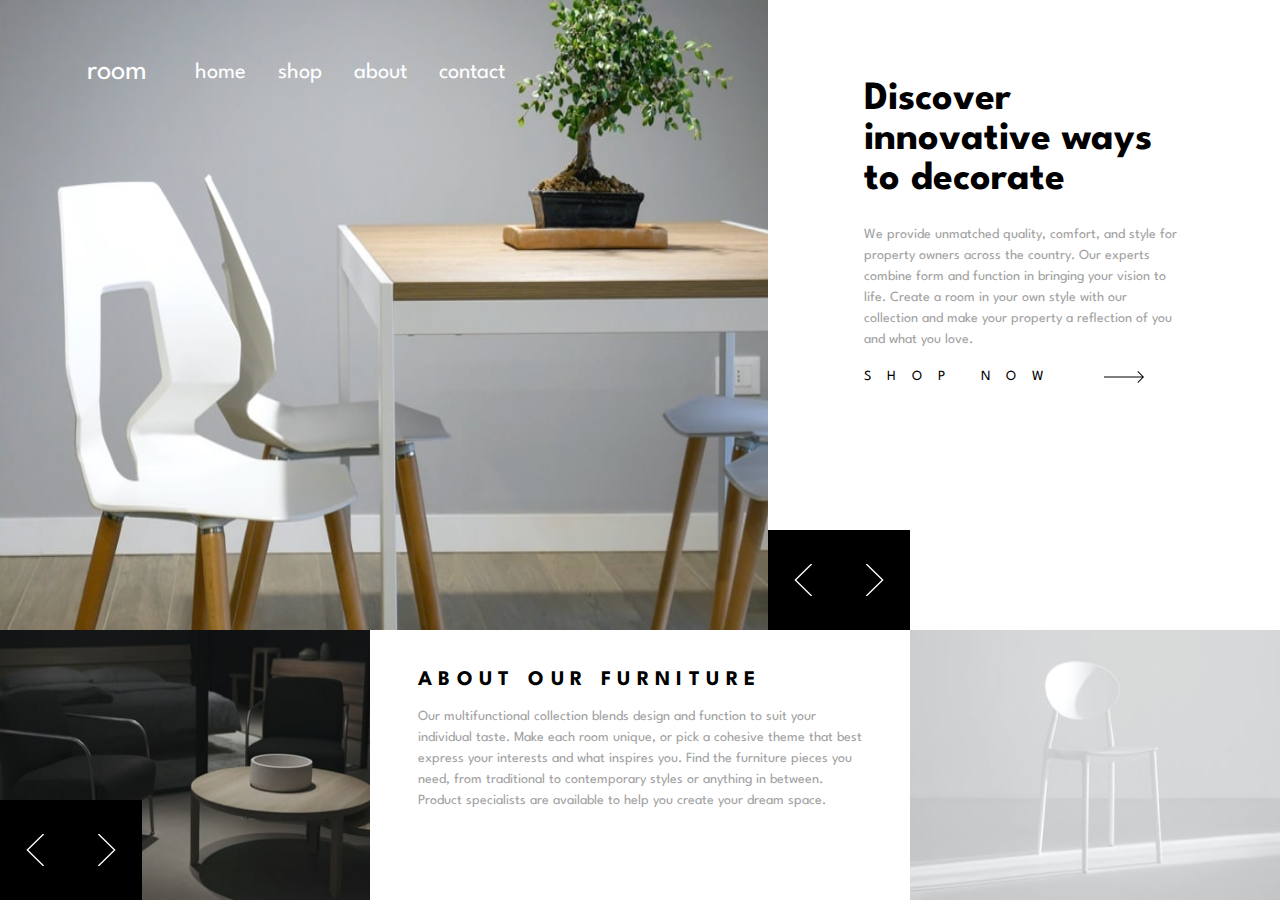
==== index.html @ 14381032 "first commit" ====
<!DOCTYPE html>
<html lang="en">
<head>
  <meta charset="UTF-8">
  <meta name="viewport" content="width=device-width, initial-scale=1.0"> 
  <link rel="icon" type="image/png" sizes="32x32" href="./images/favicon-32x32.png">
  <title>Frontend Mentor | Room homepage</title>
 <link rel="stylesheet" href="./styles/style.css">
</head>
<body>
  <div class="page">
    <div class="top-page-part">
      <div class="left-side-top">
        <div class="top-menu">
          <div class="logo">room</div>
          <div class="top-menu-buttons-div">
            <div class="top-menu-buttons one">home</div>
            <div class="top-menu-buttons two">shop</div>
            <div class="top-menu-buttons three">about</div>
            <div class="top-menu-buttons four">contact</div>
          </div>
        </div>
        <div class="buttons">
          <div class="prev-button">
            <div class="arrow-left">

            </div>
          </div>
          <div class="next-button">
            <div class="arrow-right">

            </div>
          </div>
      </div>
      </div>
      <div class="right-side-top">
        <div class="text-and-header">
          <h1 class="header">Discover innovative ways to decorate</h1>
          <p class="text-right-side-top">We provide unmatched quality, comfort, and style for property owners across the country. 
            Our experts combine form and function in bringing your vision to life. Create a room in your 
            own style with our collection and make your property a reflection of you and what you love.
          </p>
          <a class="link-to-shop" href="#" target="_blank">SHOP NOW<img id="arrow-link" src="./images/icon-arrow.svg" alt=""></a>
        </div>
        <div class="buttons1">
          <div class="prev-button">
            <div class="arrow-left">

            </div>
          </div>
          <div class="next-button">
            <div class="arrow-right">

            </div>
          </div>
        </div>
      </div>
    </div>

    <div class="bottom-page-part">
      <div class="left-div-img"></div>
      <div class="middle">
        <div class="text-bottom-page">
          <h2 class="header-2">About our furniture</h2>
          <p class="text-bottom-page-part">Our multifunctional collection blends design and function to suit your individual taste.
            Make each room unique, or pick a cohesive theme that best express your interests and what
            inspires you. Find the furniture pieces you need, from traditional to contemporary styles
            or anything in between. Product specialists are available to help you create your dream space.
            </p>
        </div>
      </div>
      <div class="right-div-img"></div>
      <!-- <div class="attribution">
        Challenge by <a href="https://www.frontendmentor.io?ref=challenge" target="_blank">Frontend Mentor</a>. 
        Coded by <a href="#">Your Name Here</a>.
      </div> -->
    </div>
  </div>
  <script src="./app/app.js"></script>
</body>
</html>
---- styles/style.css ----
@import url('https://fonts.googleapis.com/css2?family=League+Spartan:wght@500;600;700&display=swap');

:root {
    --dark-gray: hsl(0, 0%, 63%);
    --black: hsl(0, 0%, 0%);
    --white: hsl(0, 0%, 100%);
    --very-dark-gray: hsl(0, 0%, 27%);
}

Page Reset Preset

/* RESET */

*,
*::before,
*::after {
  box-sizing: border-box;
}

body,
h1,
h2,
h3,
h4,
h5,
p,
figure,
picture {
  margin: 0;
}
/* set up the body */

body {
  line-height: 1.5;
}

/* make images to work with */

img,
picture {
  max-width: 100%;
  display: block;
}
/* make forms easier to work with */

input,
button,
textarea,
select {
  font: inherit;
}

/* remove animation for people who've turned them off */

@media (prefers-reduced-motion: reduce) {
  *,
  *::before,
  *::after {
    animation-duration: 0.01ms !important;
    animation-iteration-count: 1 !important;
    transition-duration: 0.01ms !important;
    scroll-behavior: auto !important;
  }
}

body {
    width: 100vw;
    height: 100vh;
    font-family: 'League Spartan', sans-serif;
    font-size: 14px;
}

/* top part of the page */


.top-page-part {
    height: 70vh;
    display: flex;
    flex-direction: row;
}

.top-menu {
    width: 30rem;
    display: flex;
    justify-content: center;
    align-items: center;
    position: absolute;
    top: 3rem;
    left: 3.5rem;
    font-size: 1.4rem;
    color: var(--white);
}

.logo {
    margin-right: 1rem;
    font-size: 1.8rem;
    cursor:pointer;
}
.top-menu-buttons, .logo {
    padding: 0 1rem;
}
.top-menu-buttons{
}

.one, .two, .three, .four {
    cursor: pointer;
}

.one:hover:before {
    content : "";
        position: absolute;
        border-radius: 4rem;
        left    : 9rem;
        bottom  : 0;
        height  : 1px;
        width   : 8%;  /* or 100px */
        border-bottom:3px solid rgb(255, 255, 255);
}

.two:hover:before {
    content : "";
    position: absolute;
    left    : 13.9rem;
    bottom  : 0;
    height  : 1px;
    width   : 8%;  /* or 100px */
    border-bottom:3px solid rgb(255, 255, 255);
}

.three:hover:before {
    content : "";
    position: absolute;
    left    : 19rem;
    bottom  : 0;
    height  : 1px;
    width   : 8%;  /* or 100px */
    border-bottom:3px solid rgb(255, 255, 255);
}

.four:hover:before {
    content : "";
    position: absolute;
    left    : 25rem;
    bottom  : 0;
    height  : 1px;
    width   : 8%;  /* or 100px */
    border-bottom:3px solid rgb(255, 255, 255);
}

.top-menu-buttons-div {
    display: flex;
    flex-direction: row;
    padding: 0.5rem 0rem;
}


.bottom-page-part {
    height: 30vh;
}

.left-side-top {
    width: 60vw;
    background-image: url(../images/desktop-image-hero-1.jpg);
    background-repeat: no-repeat;
    background-size: 100% 100%;
}

.right-side-top {
    width: 40vw;
    height: 70vh;
    position: relative;
}

.text-and-header {
    margin: 5rem 6rem;
}
.header {
    font-size: 2.5rem;
    line-height: 1;
    padding-bottom: 1.5rem;
}
.text-right-side-top {
    color: var(--dark-gray);
    padding-bottom: 1rem;
}
.link-to-shop {
    color: var(--black);
    text-decoration: none;
    letter-spacing: 1rem;
    height: 100%;
}
.link-to-shop:hover {
    color: var(--dark-gray);
    transition: 0.2s;
}
#arrow-link {
    margin-top: -1rem;
    padding-left: 15rem;
}

.buttons1 {
    width: 11.1vw;
    height: 11.1vh;
    position: absolute;
    bottom: 0;
    left: 0;
    display: flex;
    justify-content: center;
    align-items: center;
    background-color: var(--black);
}
.buttons {
    width: 11.1vw;
    height: 11.1vh;
    position: absolute;
    bottom: 0;
    left: 0;
    display: flex;
    justify-content: center;
    align-items: center;
    background-color: var(--black);
}

.next-button, .prev-button {
    width: 5rem;
    height: 5rem;
    display: flex;
    justify-content: center;
    align-items: center;  
    transition: 0.2s;
}
.arrow-left, .arrow-right {
    aspect-ratio: 1/1;
    width: 2rem;
    background-position: center;
    background-repeat: no-repeat;
    background-size: auto 100%;
}
.arrow-left {
    background-image: url(../images/icon-angle-left.svg);
}
.arrow-right {
    background-image: url(../images/icon-angle-right.svg);
}

.next-button:hover, .prev-button:hover {
    background-color: var(--very-dark-gray);
    cursor: pointer;
}

/* bottom page part */

.bottom-page-part {
    width: 100vw;
    display: flex;
    justify-content: space-between;
}

.header-2 {
    padding-bottom: .6rem;
    padding-top: .2rem;
    letter-spacing: .4rem;
    text-transform: uppercase;
    color: var(--black);
}

.middle {
    width: 50vw;
    color: var(--dark-gray);
}

.text-bottom-page {
    padding: 2rem 3rem 0rem 3rem;
}

.left-div-img, .right-div-img {
    width: 34.2vw;
    height: 30vh;
    background-position: center;
    background-repeat: no-repeat;
    background-size: 100% 100%;
}

.right-div-img {
    bottom: 0;
    right: 0;
    background-image: url(../images/image-about-light.jpg);
}
.left-div-img {
    bottom: 0;
    left: 0;
    background-image: url(../images/image-about-dark.jpg);

}

@media screen and (max-width: 425px) {
    .top-page-part  {
        flex-direction: column;
        width: 100%;
        height: 100%;
    }
    .left-side-top {
        width: 100%;
        height: 50vh;
        position: relative;
    }
    /* .top-menu {
        position: relative;
    } */
    .buttons1 {
        display: none;
    }
    .buttons {
        position: absolute;
        bottom: 0;
        left: unset;
        right: 0;
        width: 36.1vw;
        height: 9.1vh;
    }
    .top-menu {
        width: 100%;
        left: unset;
    }
    .top-menu-buttons {
        display: none;
    }
    .right-side-top {
        width: 100%;
        height: 100%;
    }
    .text-and-header {
        padding: 0;
        margin: 2rem;
        margin-top: 4rem;
    }
    .text-right-side-top {
        padding-bottom: 3.3rem;
    }
    .header {   

    }


    .bottom-page-part {
        padding-top: 2rem;
        flex-direction: column;
        width: 100%;
        height: 100%;
        display: block;
        justify-content: space-around;
    }
    .left-div-img, .right-div-img {
        width: 100%;
        /* height: 100%; */
        background-position: center;
        background-repeat: no-repeat;
        background-size: 100% auto;
    }
    .header-2 {
        font-size: 1rem;
    }
    .text-bottom-page-part {
        font-size: 1rem;
    }
    .middle {
        width: 100%;
    }
    .text-bottom-page {
        padding: 3rem 3rem;
        margin: 0;
    }
  }



.attribution { font-size: 11px; text-align: center; }
.attribution a { color: hsl(228, 45%, 44%); }
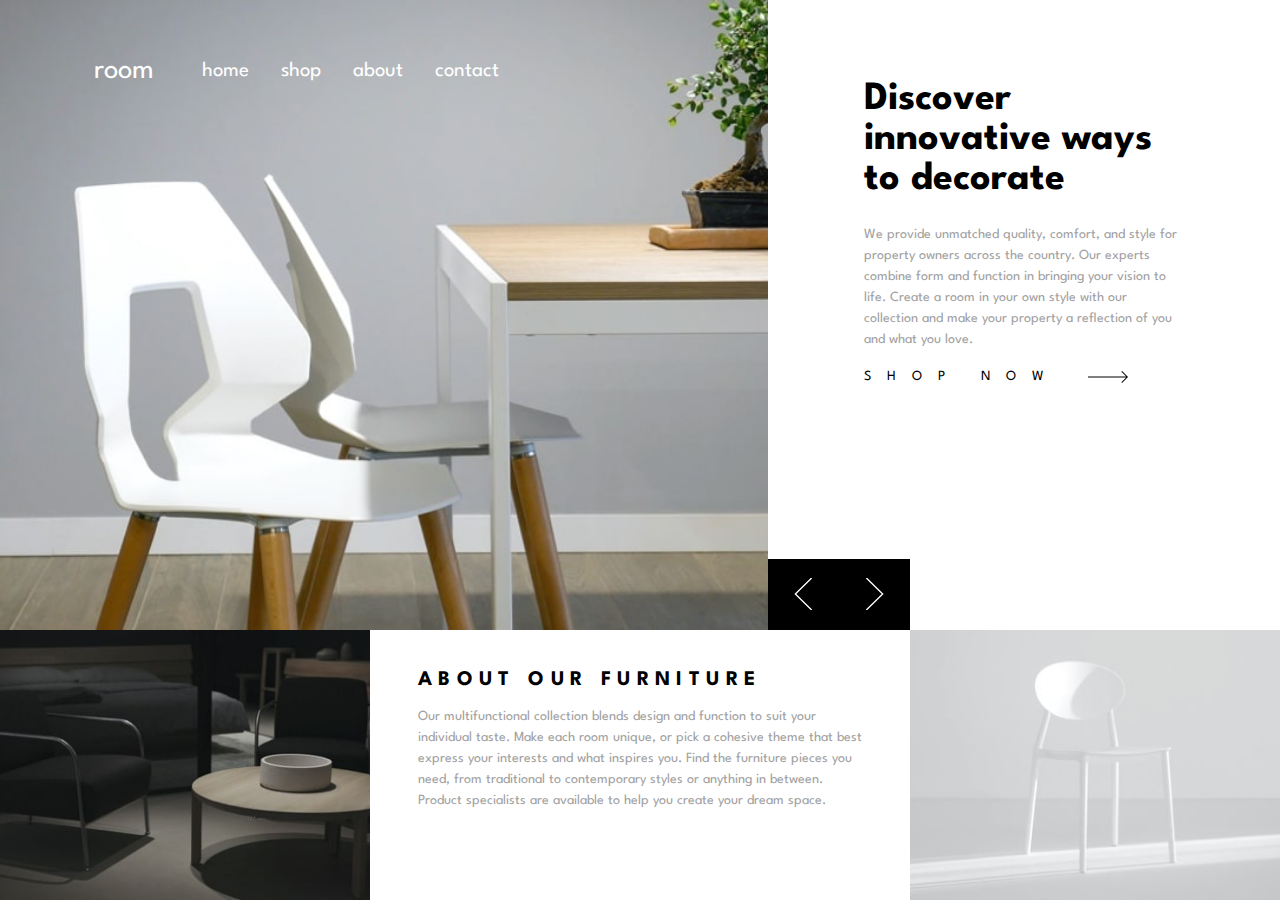
==== commit 36c9a7db: "little changes to css" ====
--- a/index.html
+++ b/index.html
@@ -7,17 +7,20 @@
   <title>Frontend Mentor | Room homepage</title>
  <link rel="stylesheet" href="./styles/style.css">
 </head>
-<body>
+<body class="dim">
   <div class="page">
     <div class="top-page-part">
       <div class="left-side-top">
         <div class="top-menu">
           <div class="logo">room</div>
           <div class="top-menu-buttons-div">
-            <div class="top-menu-buttons one">home</div>
-            <div class="top-menu-buttons two">shop</div>
-            <div class="top-menu-buttons three">about</div>
-            <div class="top-menu-buttons four">contact</div>
+            <div class="container-buttons">
+              <div class="close-top-menu"></div>
+              <div class="top-menu-buttons one">home</div>
+              <div class="top-menu-buttons two">shop</div>
+              <div class="top-menu-buttons three">about</div>
+              <div class="top-menu-buttons four">contact</div>
+            </div>
           </div>
         </div>
         <div class="buttons">
--- a/styles/style.css
+++ b/styles/style.css
@@ -100,6 +100,7 @@
     padding: 0 1rem;
 }
 .top-menu-buttons{
+
 }
 
 .one, .two, .three, .four {
@@ -152,6 +153,10 @@
     flex-direction: row;
     padding: 0.5rem 0rem;
 }
+.container-buttons {
+    display: flex;
+    flex-direction: row;
+}
 
 
 .bottom-page-part {
@@ -162,7 +167,7 @@
     width: 60vw;
     background-image: url(../images/desktop-image-hero-1.jpg);
     background-repeat: no-repeat;
-    background-size: 100% 100%;
+    background-size: cover;
 }
 
 .right-side-top {
@@ -172,7 +177,9 @@
 }
 
 .text-and-header {
-    margin: 5rem 6rem;
+    margin: 3rem 4rem;
+    /* margin: 5rem 6rem; */
+    /* border: 1px solid red; */
 }
 .header {
     font-size: 2.5rem;
@@ -200,7 +207,7 @@
 
 .buttons1 {
     width: 11.1vw;
-    height: 11.1vh;
+    /* height: 11.1vh; */
     position: absolute;
     bottom: 0;
     left: 0;
@@ -208,6 +215,7 @@
     justify-content: center;
     align-items: center;
     background-color: var(--black);
+    aspect-ratio: 2/1;
 }
 .buttons {
     width: 11.1vw;
@@ -219,11 +227,13 @@
     justify-content: center;
     align-items: center;
     background-color: var(--black);
+    display: none;
 }
 
 .next-button, .prev-button {
+    /* border: 1px solid red; */
     width: 5rem;
-    height: 5rem;
+    height: 100%;
     display: flex;
     justify-content: center;
     align-items: center;  
@@ -270,7 +280,8 @@
 }
 
 .text-bottom-page {
-    padding: 2rem 3rem 0rem 3rem;
+    padding: .5rem 1.5rem 0rem;
+    /* padding: 2rem 3rem 0rem 3rem; */
 }
 
 .left-div-img, .right-div-img {
@@ -278,7 +289,7 @@
     height: 30vh;
     background-position: center;
     background-repeat: no-repeat;
-    background-size: 100% 100%;
+    background-size: cover;
 }
 
 .right-div-img {
@@ -311,6 +322,7 @@
         display: none;
     }
     .buttons {
+        display: flex;
         position: absolute;
         bottom: 0;
         left: unset;
@@ -322,8 +334,67 @@
         width: 100%;
         left: unset;
     }
+    .logo {
+        display: none;
+    }
     .top-menu-buttons {
-        display: none;
+        /* display: none; */
+        position: relative;
+
+        
+    }
+    .container-buttons {
+        font-weight: 600;
+        font-size: .9rem;
+        width: 100%;
+        position: absolute;
+        /* right: 0; */
+        /* right: 1rem; */
+        display: flex;
+        flex-direction: row;
+        align-items: center;
+        color: var(--black)
+    }
+    .dim {
+        position: relative;
+    }
+    .dim:after {
+        content: '\A';
+        position: fixed;
+        width: 100%; 
+        height: 100%;
+        top:0; 
+        left:0;
+        background:rgba(0,0,0,0.5);
+        opacity: 1;
+        z-index: 2;
+    }
+    .top-menu-buttons-div {
+        position: relative;
+        background-color: var(--white);
+        display: flex;
+        justify-content: center;
+        align-items: center;
+        top: 0;
+        position: fixed;
+        height: 6rem;
+        /* padding-right: 1rem; */
+        width: 100vw;
+        z-index: 4;
+    }
+    /* .top-menu-buttons {
+        padding: 1rem;
+    } */
+    .close-top-menu {
+        background-image: url(../images/icon-close.svg);
+        aspect-ratio: 1/1;
+        width: 1rem;
+        /* position: absolute; */
+        padding-left: 2rem;
+        /* left: 2rem; */
+        background-size: auto auto;
+        background-position: center;
+        background-repeat: no-repeat;
     }
     .right-side-top {
         width: 100%;
@@ -333,6 +404,7 @@
         padding: 0;
         margin: 2rem;
         margin-top: 4rem;
+        /* border: 1px solid red; */
     }
     .text-right-side-top {
         padding-bottom: 3.3rem;
@@ -367,10 +439,48 @@
         width: 100%;
     }
     .text-bottom-page {
-        padding: 3rem 3rem;
+        padding: 3rem 2rem;
         margin: 0;
     }
   }
+
+  @media screen and (min-width: 320px) {
+      .container-buttons {
+          font-size: .9rem;
+        }
+    }
+    @media screen and (min-width: 345px) {
+        .container-buttons {
+            font-size: 1.1rem;
+          }
+      }
+    @media screen and (min-width: 375px) {
+        .container-buttons {
+          font-size: 1.2rem;
+        }
+    }
+    @media screen and (min-width: 414px) {
+    .container-buttons {
+      font-size: 1.3rem;
+    }
+}
+  @media screen and (min-width: 1045px) {
+    .text-and-header {
+        
+        margin: 5rem 6rem;
+    }
+    /* .page {
+        min-width: 900px;
+    } */
+    .text-bottom-page {
+        /* padding: .5rem 1.5rem 0rem; */
+        padding: 2rem 3rem 0rem 3rem;
+    }
+    #arrow-link {
+        margin-top: -1rem;
+        padding-left: 14rem;
+    }
+}
 
 
 
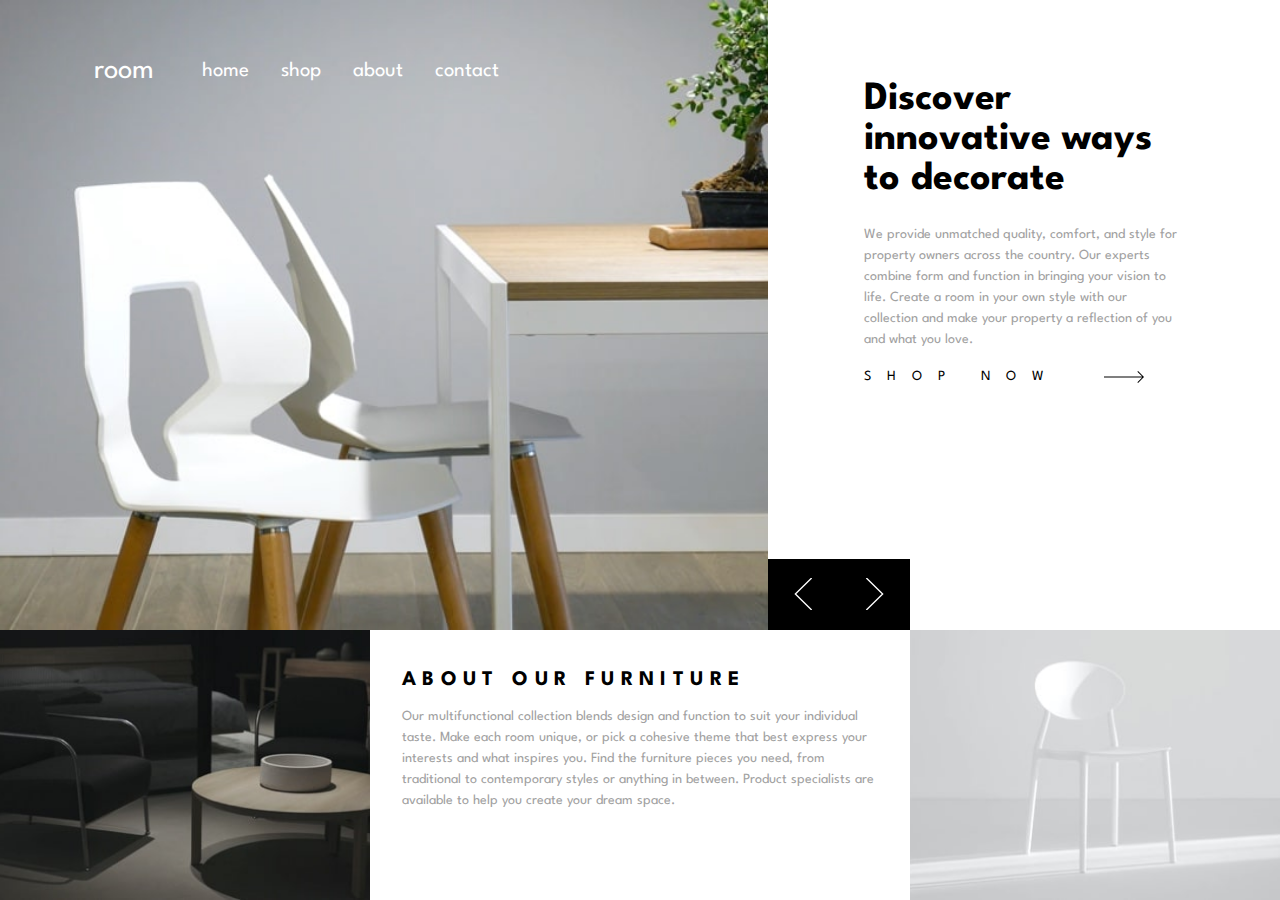
==== commit 15c9a077: "asd" ====
--- a/index.html
+++ b/index.html
@@ -15,7 +15,10 @@
           <div class="logo">room</div>
           <div class="top-menu-buttons-div">
             <div class="container-buttons">
-              <div class="close-top-menu"></div>
+              <button class="hidden-for-phones anim-menu-btn ag6-color-contrast-high js-anim-menu-btn js-tab-focus" aria-label="Toggle menu">
+                <i class="close-top-menu-btn anim-menu-btn__icon anim-menu-btn__icon--close" aria-hidden="true"></i>
+              </button>
+              <!-- <div class=""></div> -->
               <div class="top-menu-buttons one">home</div>
               <div class="top-menu-buttons two">shop</div>
               <div class="top-menu-buttons three">about</div>
@@ -24,12 +27,12 @@
           </div>
         </div>
         <div class="buttons">
-          <div class="prev-button">
+          <div class="prev-button btn-prev-desktop">
             <div class="arrow-left">
 
             </div>
           </div>
-          <div class="next-button">
+          <div class="next-button btn-next-desktop">
             <div class="arrow-right">
 
             </div>
@@ -46,12 +49,12 @@
           <a class="link-to-shop" href="#" target="_blank">SHOP NOW<img id="arrow-link" src="./images/icon-arrow.svg" alt=""></a>
         </div>
         <div class="buttons1">
-          <div class="prev-button">
+          <div class="prev-button btn-prev-desktop">
             <div class="arrow-left">
 
             </div>
           </div>
-          <div class="next-button">
+          <div class="next-button btn-next-desktop">
             <div class="arrow-right">
 
             </div>
--- a/styles/style.css
+++ b/styles/style.css
@@ -5,6 +5,11 @@
     --black: hsl(0, 0%, 0%);
     --white: hsl(0, 0%, 100%);
     --very-dark-gray: hsl(0, 0%, 27%);
+    --anim-menu-btn-size: 48px;
+    --anim-menu-btn-transition-duration: .2s;
+    --anim-menu-btn-icon-size: 32px;
+    --anim-menu-btn-icon-stroke: 2px;
+
 }
 
 Page Reset Preset
@@ -70,6 +75,86 @@
     font-size: 14px;
 }
 
+/* hamburger btn */
+
+  
+  .anim-menu-btn {
+    display: flex;
+    justify-content: center;
+    align-items: center;
+    width: var(--anim-menu-btn-size);
+    height: var(--anim-menu-btn-size);
+  }
+  
+  .anim-menu-btn__icon {
+    position: relative;
+    display: block;
+    font-size: var(--anim-menu-btn-icon-size);
+    width: 1em;
+    height: var(--anim-menu-btn-icon-stroke);
+    color: inherit;
+    background-image: linear-gradient(currentColor, currentColor);
+    background-repeat: no-repeat;
+    -webkit-transform: scale(1);
+            transform: scale(1);
+  }
+  .anim-menu-btn__icon::before, .anim-menu-btn__icon::after {
+    content: "";
+    position: absolute;
+    top: 0;
+    left: 0;
+    height: 100%;
+    width: 100%;
+    background-image: inherit;
+    border-radius: inherit;
+  }
+  
+  .anim-menu-btn__icon--close {
+    background-size: 100% 100%;
+    will-change: transform, background-size;
+    transition-property: background-size, -webkit-transform;
+    transition-property: transform, background-size;
+    transition-property: transform, background-size, -webkit-transform;
+    transition-duration: var(--anim-menu-btn-transition-duration, 0.2s);
+  }
+  .anim-menu-btn:active .anim-menu-btn__icon--close {
+    -webkit-transform: scale(0.9);
+            transform: scale(0.9);
+  }
+  .anim-menu-btn__icon--close::before, .anim-menu-btn__icon--close::after {
+    will-change: inherit;
+    transition: inherit;
+  }
+  .anim-menu-btn__icon--close::before {
+    -webkit-transform: translateY(-0.25em) rotate(0);
+            transform: translateY(-0.25em) rotate(0);
+  }
+  .anim-menu-btn__icon--close::after {
+    -webkit-transform: translateY(0.25em) rotate(0);
+            transform: translateY(0.25em) rotate(0);
+  }
+  
+  .anim-menu-btn--state-b .anim-menu-btn__icon--close {
+    background-size: 0% 100%;
+  }
+  .anim-menu-btn--state-b .anim-menu-btn__icon--close::before {
+    -webkit-transform: translateY(0) rotate(45deg);
+            transform: translateY(0) rotate(45deg);
+  }
+  .anim-menu-btn--state-b .anim-menu-btn__icon--close::after {
+    -webkit-transform: translateY(0) rotate(-45deg);
+            transform: translateY(0) rotate(-45deg);
+  }
+  
+  
+  /* utility classes */
+  .ag6-color-contrast-high {
+    --ag6-color-o: 1;
+    color: hsla(var(--ag6-color-contrast-high-hsl), var(--ag6-color-o, 1));
+  }
+
+/* hamburger btn */
+
 /* top part of the page */
 
 
@@ -98,9 +183,6 @@
 }
 .top-menu-buttons, .logo {
     padding: 0 1rem;
-}
-.top-menu-buttons{
-
 }
 
 .one, .two, .three, .four {
@@ -165,8 +247,9 @@
 
 .left-side-top {
     width: 60vw;
-    background-image: url(../images/desktop-image-hero-1.jpg);
+    background-image: url(../images/desktop-image-hero-0.jpg);
     background-repeat: no-repeat;
+    transition: background-image 0.2s ease-in-out;
     background-size: cover;
 }
 
@@ -177,9 +260,9 @@
 }
 
 .text-and-header {
-    margin: 3rem 4rem;
-    /* margin: 5rem 6rem; */
-    /* border: 1px solid red; */
+    margin: 5rem 6rem;
+    /* transition: 0.2s ease-in-out; */
+    
 }
 .header {
     font-size: 2.5rem;
@@ -207,7 +290,6 @@
 
 .buttons1 {
     width: 11.1vw;
-    /* height: 11.1vh; */
     position: absolute;
     bottom: 0;
     left: 0;
@@ -231,7 +313,6 @@
 }
 
 .next-button, .prev-button {
-    /* border: 1px solid red; */
     width: 5rem;
     height: 100%;
     display: flex;
@@ -280,8 +361,7 @@
 }
 
 .text-bottom-page {
-    padding: .5rem 1.5rem 0rem;
-    /* padding: 2rem 3rem 0rem 3rem; */
+    padding: 2rem 2rem 0 2rem;
 }
 
 .left-div-img, .right-div-img {
@@ -301,23 +381,45 @@
     bottom: 0;
     left: 0;
     background-image: url(../images/image-about-dark.jpg);
-
+    
+}
+
+.hidden {
+    /* display:none; */
+    visibility: hidden;
+}
+@media screen and (min-width: 425px) {
+    .hidden-for-phones {
+        display: none;
+    }
+}
+@media screen and (max-width: 1192px) {
+    .text-bottom-page {
+      padding: 1rem 1.5rem 0rem;
+      
+      margin: 0;
+  }
+  .text-and-header {
+      margin: 3rem 4rem;
+  }
+
+  #arrow-link {
+      margin-top: -1rem;
+      padding-left: 14rem;
+  }
 }
 
 @media screen and (max-width: 425px) {
-    .top-page-part  {
+        .top-page-part  {
         flex-direction: column;
         width: 100%;
         height: 100%;
     }
     .left-side-top {
         width: 100%;
-        height: 50vh;
+        height: 40vh;
         position: relative;
     }
-    /* .top-menu {
-        position: relative;
-    } */
     .buttons1 {
         display: none;
     }
@@ -335,21 +437,17 @@
         left: unset;
     }
     .logo {
-        display: none;
+        padding: unset;
+        margin-right: unset;
     }
     .top-menu-buttons {
-        /* display: none; */
-        position: relative;
-
-        
+        position: relative;        
     }
     .container-buttons {
         font-weight: 600;
         font-size: .9rem;
         width: 100%;
         position: absolute;
-        /* right: 0; */
-        /* right: 1rem; */
         display: flex;
         flex-direction: row;
         align-items: center;
@@ -378,42 +476,31 @@
         top: 0;
         position: fixed;
         height: 6rem;
-        /* padding-right: 1rem; */
         width: 100vw;
         z-index: 4;
     }
-    /* .top-menu-buttons {
-        padding: 1rem;
-    } */
     .close-top-menu {
         background-image: url(../images/icon-close.svg);
         aspect-ratio: 1/1;
         width: 1rem;
-        /* position: absolute; */
         padding-left: 2rem;
-        /* left: 2rem; */
         background-size: auto auto;
         background-position: center;
         background-repeat: no-repeat;
+        z-index: 65;
     }
     .right-side-top {
         width: 100%;
         height: 100%;
     }
-    .text-and-header {
+    .text-and-header { 
         padding: 0;
         margin: 2rem;
-        margin-top: 4rem;
-        /* border: 1px solid red; */
+        /* margin-top: 4rem; */
     }
     .text-right-side-top {
         padding-bottom: 3.3rem;
     }
-    .header {   
-
-    }
-
-
     .bottom-page-part {
         padding-top: 2rem;
         flex-direction: column;
@@ -424,7 +511,6 @@
     }
     .left-div-img, .right-div-img {
         width: 100%;
-        /* height: 100%; */
         background-position: center;
         background-repeat: no-repeat;
         background-size: 100% auto;
@@ -435,24 +521,33 @@
     .text-bottom-page-part {
         font-size: 1rem;
     }
+    .text-bottom-page {
+        padding: 1rem 1.5rem;
+    }
     .middle {
         width: 100%;
     }
-    .text-bottom-page {
-        padding: 3rem 2rem;
-        margin: 0;
-    }
+    
   }
 
   @media screen and (min-width: 320px) {
       .container-buttons {
           font-size: .9rem;
         }
+        
     }
     @media screen and (min-width: 345px) {
         .container-buttons {
             font-size: 1.1rem;
           }
+          
+      }
+    @media screen and (max-width: 320px) {
+          #arrow-link {
+            margin-top: -1rem;
+            padding-left: 13rem;
+        }
+          
       }
     @media screen and (min-width: 375px) {
         .container-buttons {
@@ -464,21 +559,15 @@
       font-size: 1.3rem;
     }
 }
-  @media screen and (min-width: 1045px) {
-    .text-and-header {
-        
-        margin: 5rem 6rem;
-    }
-    /* .page {
-        min-width: 900px;
-    } */
-    .text-bottom-page {
-        /* padding: .5rem 1.5rem 0rem; */
-        padding: 2rem 3rem 0rem 3rem;
-    }
-    #arrow-link {
-        margin-top: -1rem;
-        padding-left: 14rem;
+
+@media screen and (max-width: 992px) {
+    .header-2 {
+        font-size: 1.2rem;
+    }
+}
+@media screen and (min-width: 1200px) {
+    body {
+        overflow-y: hidden;
     }
 }
 
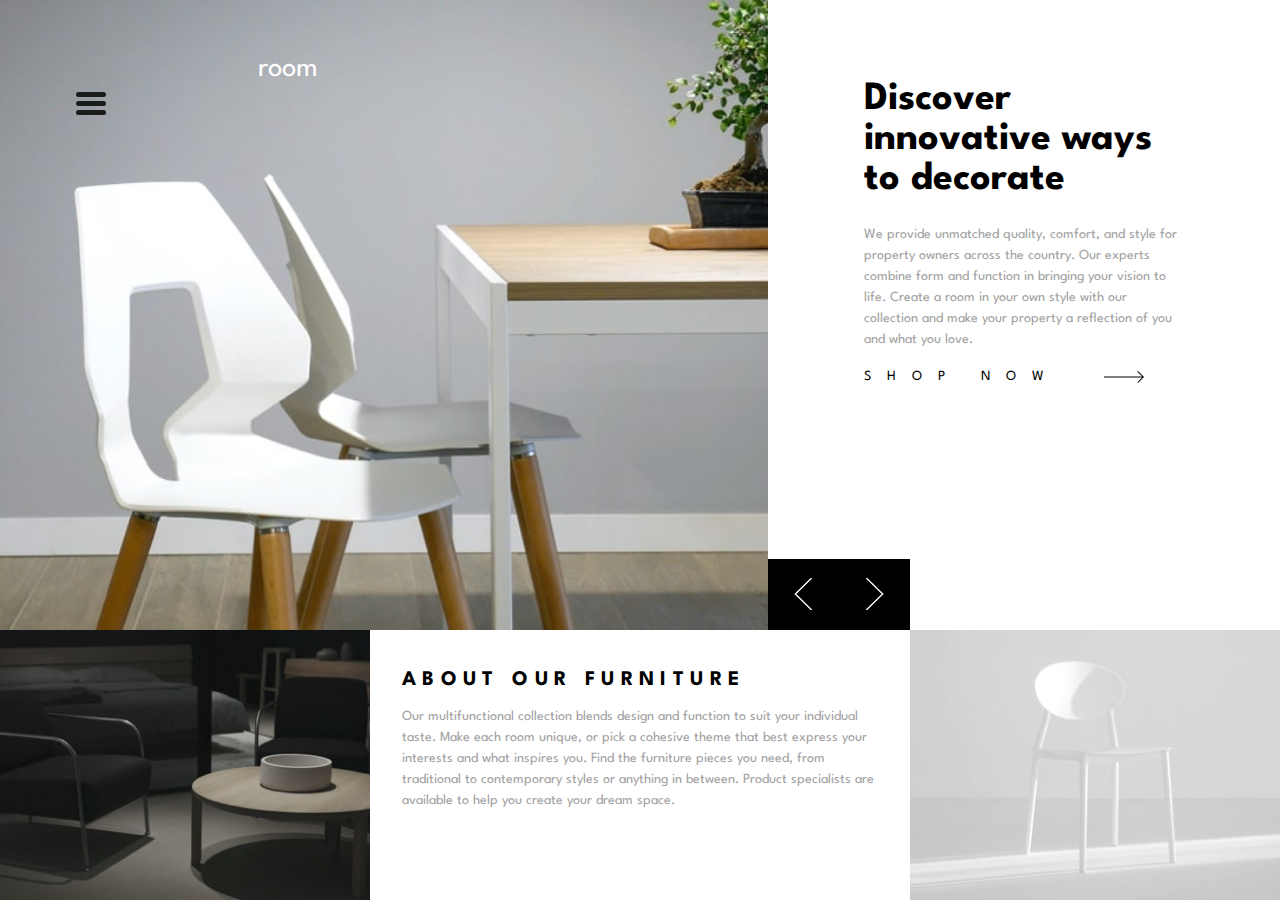
==== commit 766f5ce2: "in process" ====
--- a/index.html
+++ b/index.html
@@ -15,14 +15,21 @@
           <div class="logo">room</div>
           <div class="top-menu-buttons-div">
             <div class="container-buttons">
-              <button class="hidden-for-phones anim-menu-btn ag6-color-contrast-high js-anim-menu-btn js-tab-focus" aria-label="Toggle menu">
-                <i class="close-top-menu-btn anim-menu-btn__icon anim-menu-btn__icon--close" aria-hidden="true"></i>
-              </button>
-              <!-- <div class=""></div> -->
-              <div class="top-menu-buttons one">home</div>
-              <div class="top-menu-buttons two">shop</div>
-              <div class="top-menu-buttons three">about</div>
-              <div class="top-menu-buttons four">contact</div>
+              <div id="menu">
+                <div id="menu-bar" onclick="menuOnClick()">
+                  <div id="bar1" class="bar"></div>
+                  <div id="bar2" class="bar"></div>
+                  <div id="bar3" class="bar"></div>
+                </div>
+                <nav class="nav" id="nav">
+                  <div class="nav-menu">
+                    <div class="top-menu-buttons one">home</div>
+                    <div class="top-menu-buttons two">shop</div>
+                    <div class="top-menu-buttons three">about</div>
+                    <div class="top-menu-buttons four">contact</div>
+                  </div>
+                </nav> 
+              </div>
             </div>
           </div>
         </div>
--- a/styles/style.css
+++ b/styles/style.css
@@ -75,86 +75,6 @@
     font-size: 14px;
 }
 
-/* hamburger btn */
-
-  
-  .anim-menu-btn {
-    display: flex;
-    justify-content: center;
-    align-items: center;
-    width: var(--anim-menu-btn-size);
-    height: var(--anim-menu-btn-size);
-  }
-  
-  .anim-menu-btn__icon {
-    position: relative;
-    display: block;
-    font-size: var(--anim-menu-btn-icon-size);
-    width: 1em;
-    height: var(--anim-menu-btn-icon-stroke);
-    color: inherit;
-    background-image: linear-gradient(currentColor, currentColor);
-    background-repeat: no-repeat;
-    -webkit-transform: scale(1);
-            transform: scale(1);
-  }
-  .anim-menu-btn__icon::before, .anim-menu-btn__icon::after {
-    content: "";
-    position: absolute;
-    top: 0;
-    left: 0;
-    height: 100%;
-    width: 100%;
-    background-image: inherit;
-    border-radius: inherit;
-  }
-  
-  .anim-menu-btn__icon--close {
-    background-size: 100% 100%;
-    will-change: transform, background-size;
-    transition-property: background-size, -webkit-transform;
-    transition-property: transform, background-size;
-    transition-property: transform, background-size, -webkit-transform;
-    transition-duration: var(--anim-menu-btn-transition-duration, 0.2s);
-  }
-  .anim-menu-btn:active .anim-menu-btn__icon--close {
-    -webkit-transform: scale(0.9);
-            transform: scale(0.9);
-  }
-  .anim-menu-btn__icon--close::before, .anim-menu-btn__icon--close::after {
-    will-change: inherit;
-    transition: inherit;
-  }
-  .anim-menu-btn__icon--close::before {
-    -webkit-transform: translateY(-0.25em) rotate(0);
-            transform: translateY(-0.25em) rotate(0);
-  }
-  .anim-menu-btn__icon--close::after {
-    -webkit-transform: translateY(0.25em) rotate(0);
-            transform: translateY(0.25em) rotate(0);
-  }
-  
-  .anim-menu-btn--state-b .anim-menu-btn__icon--close {
-    background-size: 0% 100%;
-  }
-  .anim-menu-btn--state-b .anim-menu-btn__icon--close::before {
-    -webkit-transform: translateY(0) rotate(45deg);
-            transform: translateY(0) rotate(45deg);
-  }
-  .anim-menu-btn--state-b .anim-menu-btn__icon--close::after {
-    -webkit-transform: translateY(0) rotate(-45deg);
-            transform: translateY(0) rotate(-45deg);
-  }
-  
-  
-  /* utility classes */
-  .ag6-color-contrast-high {
-    --ag6-color-o: 1;
-    color: hsla(var(--ag6-color-contrast-high-hsl), var(--ag6-color-o, 1));
-  }
-
-/* hamburger btn */
-
 /* top part of the page */
 
 
@@ -238,6 +158,7 @@
 .container-buttons {
     display: flex;
     flex-direction: row;
+    height: 100%;
 }
 
 
@@ -388,6 +309,109 @@
     /* display:none; */
     visibility: hidden;
 }
+
+/* top menu */
+
+#menu {
+    z-index: 2;
+    position: relative;
+  }
+  
+  #menu-bar {
+    width: 30px;
+    height: 100%;
+    margin: 3rem -10px 50% 20px;
+    /* margin: 3rem 0 1rem 1rem; */
+    cursor: pointer;
+    z-index: 5;
+    /* position: absolute; */
+    /* top: 50%; */
+  }
+  
+  .bar {
+    height: 5px;
+    width: 100%;
+    background-color: rgb(27, 27, 27);
+    /* background-color: #DC052D; */
+    display: block;
+    border-radius: 5px;
+    transition: 0.3s ease;
+  }
+  
+  #bar1 {
+    transform: translateY(-4px);
+  }
+  
+  #bar3 {
+    transform: translateY(4px);
+  }
+  
+  .nav {
+      height: 5rem;
+      position: absolute;
+      /* left: 4rem; */
+      /* top: 50%; */
+    
+  }
+
+  .nav-menu {
+    display: flex;
+    flex-direction: row;
+  }
+
+  .nav {
+    transition: 0.3s ease;
+    display: none;
+    
+  }
+  
+  .menu-bg, #menu {
+    top: 0;
+    left: 0;
+    position: absolute;
+  }
+  
+  .menu-bg {
+    z-index: 1;
+    width: 0;
+    height: 0;
+    margin: 30px 0 20px 20px;
+    background: radial-gradient(circle, #DC052D, #DC052D);
+    border-radius: 50%;
+    transition: 0.3s ease;
+  }
+  
+  .change {
+    display: block;
+  }
+  
+  .change .bar {
+    /* background-color: white; */
+  }
+  
+  .change #bar1 {
+    transform: translateY(4px) rotateZ(-45deg);
+  }
+  
+  .change #bar2 {
+    opacity: 0;
+  }
+  
+  .change #bar3 {
+    transform: translateY(-6px) rotateZ(45deg);
+  }
+  
+  .change-bg {
+    width: 520px;
+    height: 460px;
+    transform: translate(-60%,-30%);
+  }
+
+
+/* end of top menu */
+
+
+
 @media screen and (min-width: 425px) {
     .hidden-for-phones {
         display: none;
@@ -477,7 +501,7 @@
         position: fixed;
         height: 6rem;
         width: 100vw;
-        z-index: 4;
+        z-index: 3;
     }
     .close-top-menu {
         background-image: url(../images/icon-close.svg);
@@ -487,7 +511,7 @@
         background-size: auto auto;
         background-position: center;
         background-repeat: no-repeat;
-        z-index: 65;
+        /* z-index: 10; */
     }
     .right-side-top {
         width: 100%;
@@ -534,11 +558,19 @@
       .container-buttons {
           font-size: .9rem;
         }
+        .nav {
+            top: 50%;
+            left: 2.5rem;
+          }
         
     }
     @media screen and (min-width: 345px) {
         .container-buttons {
             font-size: 1.1rem;
+          }
+          .nav {
+            top: 50%;
+            left: 2.5rem;
           }
           
       }
@@ -547,17 +579,38 @@
             margin-top: -1rem;
             padding-left: 13rem;
         }
+        .nav {
+            top: 50%;
+            left: 2.8rem;
+          }
+        
+        
           
       }
+      @media screen and (max-width: 375px) {
+      #menu-bar {
+            margin: 3rem 0px 50% 15px;
+        }
+    
+    }
     @media screen and (min-width: 375px) {
         .container-buttons {
           font-size: 1.2rem;
         }
+        .nav {
+            top: 50%;
+            left: 3.3rem;
+        }
+        
     }
     @media screen and (min-width: 414px) {
     .container-buttons {
       font-size: 1.3rem;
     }
+    .nav {
+        top: 50%;
+        left: 4rem;
+      }
 }
 
 @media screen and (max-width: 992px) {
@@ -575,3 +628,6 @@
 
 .attribution { font-size: 11px; text-align: center; }
 .attribution a { color: hsl(228, 45%, 44%); }
+
+
+
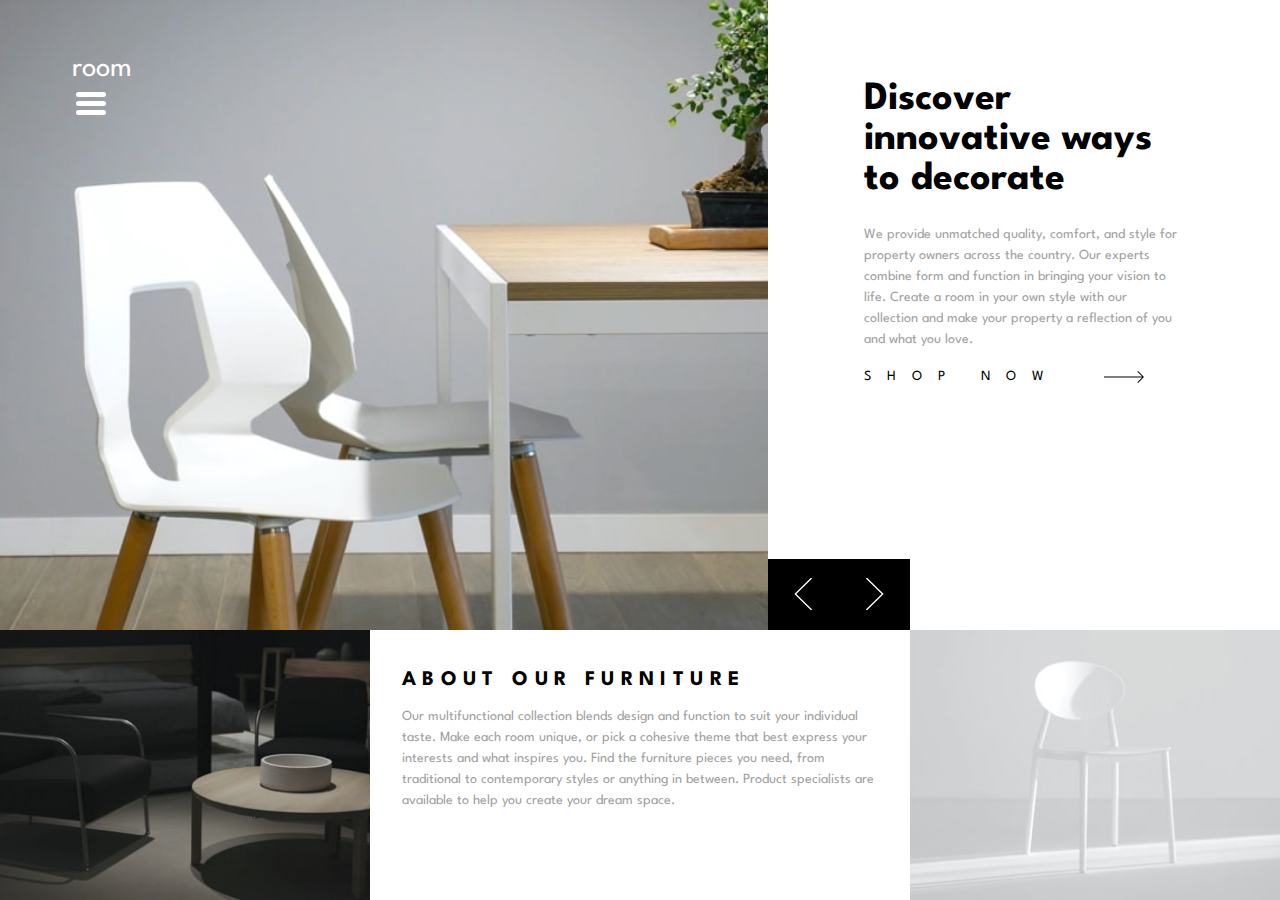
==== commit 47474044: "fixing......." ====
--- a/index.html
+++ b/index.html
@@ -7,33 +7,33 @@
   <title>Frontend Mentor | Room homepage</title>
  <link rel="stylesheet" href="./styles/style.css">
 </head>
-<body class="dim">
+<body class="">
   <div class="page">
     <div class="top-page-part">
       <div class="left-side-top">
         <div class="top-menu">
-          <div class="logo">room</div>
-          <div class="top-menu-buttons-div">
-            <div class="container-buttons">
-              <div id="menu">
-                <div id="menu-bar" onclick="menuOnClick()">
-                  <div id="bar1" class="bar"></div>
-                  <div id="bar2" class="bar"></div>
-                  <div id="bar3" class="bar"></div>
+          <div id="btn-container" class="container-buttons">
+            <div id="menu">
+              <div id="menu-bar" onclick="menuOnClick()">
+                <div id="bar1" class="bar"></div>
+                <div id="bar2" class="bar"></div>
+                <div id="bar3" class="bar"></div>
+              </div>
+              <nav class="nav" id="nav">
+                <div class="nav-menu">
+                  <div class="top-menu-buttons one">home</div>
+                  <div class="top-menu-buttons two">shop</div>
+                  <div class="top-menu-buttons three">about</div>
+                  <div class="top-menu-buttons four">contact</div>
                 </div>
-                <nav class="nav" id="nav">
-                  <div class="nav-menu">
-                    <div class="top-menu-buttons one">home</div>
-                    <div class="top-menu-buttons two">shop</div>
-                    <div class="top-menu-buttons three">about</div>
-                    <div class="top-menu-buttons four">contact</div>
-                  </div>
-                </nav> 
-              </div>
+              </nav> 
             </div>
           </div>
+          <div class="logo">room</div>
+          <!-- <div class="top-menu-buttons-div hidden">
+          </div> -->
         </div>
-        <div class="buttons">
+        <div id="buttons-mobile" class="buttons z-index-style">
           <div class="prev-button btn-prev-desktop">
             <div class="arrow-left">
 
--- a/styles/style.css
+++ b/styles/style.css
@@ -73,6 +73,7 @@
     height: 100vh;
     font-family: 'League Spartan', sans-serif;
     font-size: 14px;
+    z-index: -1;
 }
 
 /* top part of the page */
@@ -85,7 +86,7 @@
 }
 
 .top-menu {
-    width: 30rem;
+    height: 100%;
     display: flex;
     justify-content: center;
     align-items: center;
@@ -94,6 +95,7 @@
     left: 3.5rem;
     font-size: 1.4rem;
     color: var(--white);
+    z-index: 3;
 }
 
 .logo {
@@ -158,8 +160,10 @@
 .container-buttons {
     display: flex;
     flex-direction: row;
-    height: 100%;
-}
+    height: 34%;
+    
+}
+
 
 
 .bottom-page-part {
@@ -231,6 +235,10 @@
     align-items: center;
     background-color: var(--black);
     display: none;
+    
+}
+.z-index-style {
+    z-index: 4;
 }
 
 .next-button, .prev-button {
@@ -331,7 +339,7 @@
   .bar {
     height: 5px;
     width: 100%;
-    background-color: rgb(27, 27, 27);
+    background-color: rgb(255, 255, 255);
     /* background-color: #DC052D; */
     display: block;
     border-radius: 5px;
@@ -407,14 +415,21 @@
     transform: translate(-60%,-30%);
   }
 
+  .bg-white {
+    background-color: var(--white);
+  }
+  .bg-grey {
+    background-color: grey;
+  }
 
 /* end of top menu */
-
-
 
 @media screen and (min-width: 425px) {
     .hidden-for-phones {
         display: none;
+    }
+    .top-menu {
+        height: unset;
     }
 }
 @media screen and (max-width: 1192px) {
@@ -434,7 +449,7 @@
 }
 
 @media screen and (max-width: 425px) {
-        .top-page-part  {
+    .top-page-part  {
         flex-direction: column;
         width: 100%;
         height: 100%;
@@ -459,10 +474,13 @@
     .top-menu {
         width: 100%;
         left: unset;
+        top: 0;
     }
     .logo {
         padding: unset;
         margin-right: unset;
+        position: absolute;
+        top: 2rem;
     }
     .top-menu-buttons {
         position: relative;        
@@ -472,6 +490,7 @@
         font-size: .9rem;
         width: 100%;
         position: absolute;
+        top: 0;
         display: flex;
         flex-direction: row;
         align-items: center;
@@ -559,7 +578,7 @@
           font-size: .9rem;
         }
         .nav {
-            top: 50%;
+            top: 52%;
             left: 2.5rem;
           }
         
@@ -574,25 +593,25 @@
           }
           
       }
+
     @media screen and (max-width: 320px) {
           #arrow-link {
             margin-top: -1rem;
             padding-left: 13rem;
         }
         .nav {
-            top: 50%;
+            top: 52%;
             left: 2.8rem;
-          }
-        
-        
-          
+        }     
       }
-      @media screen and (max-width: 375px) {
+
+    @media screen and (max-width: 375px) {
       #menu-bar {
             margin: 3rem 0px 50% 15px;
         }
     
     }
+
     @media screen and (min-width: 375px) {
         .container-buttons {
           font-size: 1.2rem;
@@ -610,18 +629,21 @@
     .nav {
         top: 50%;
         left: 4rem;
-      }
-}
-
-@media screen and (max-width: 992px) {
+        }
+    }
+    
+
+    @media screen and (max-width: 992px) {
     .header-2 {
         font-size: 1.2rem;
-    }
-}
-@media screen and (min-width: 1200px) {
+        }
+        
+    }
+    @media screen and (min-width: 1200px) {
     body {
         overflow-y: hidden;
     }
+    
 }
 
 
